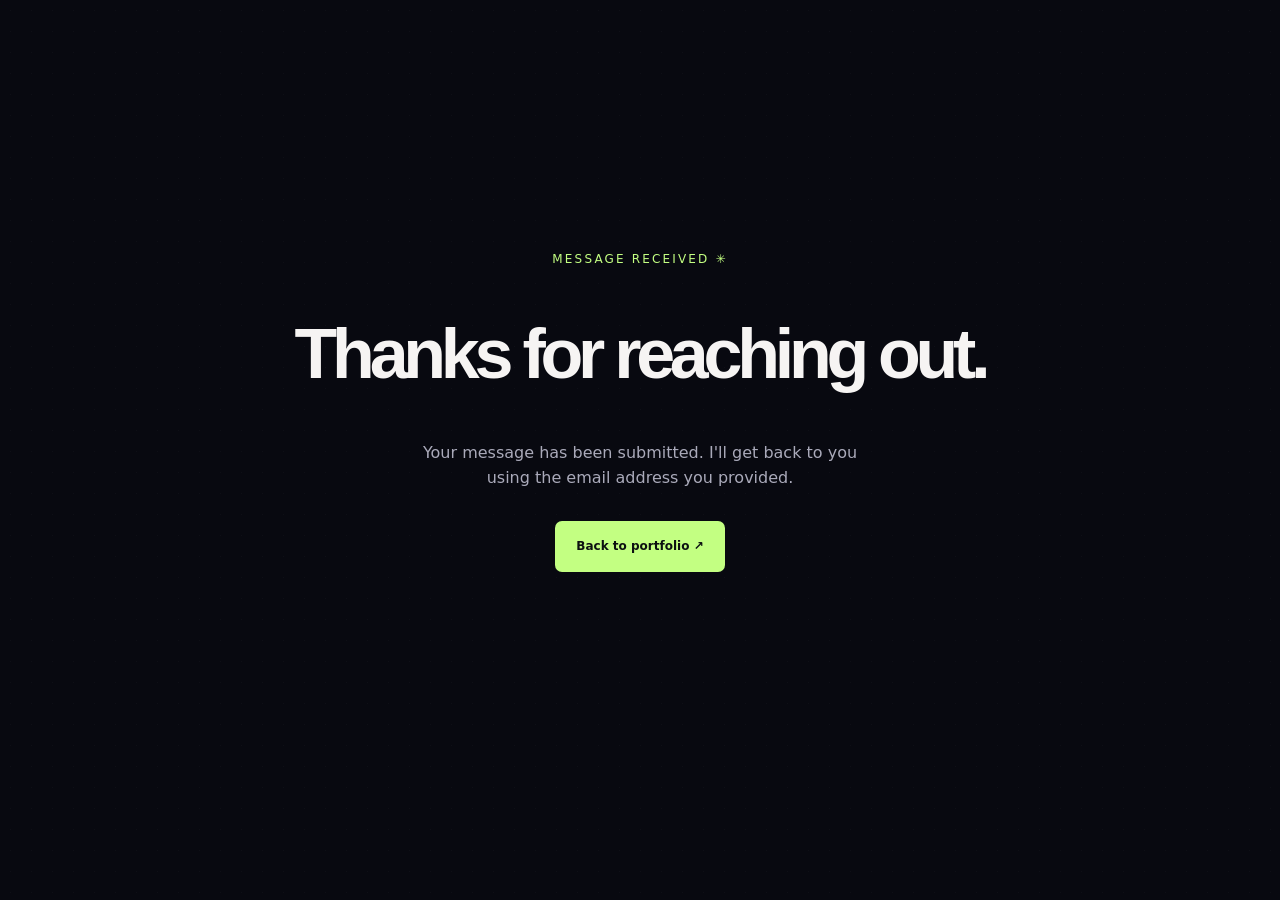
==== success.html @ 1478a26f "Add files via upload" ====
<!doctype html><html lang="en"><head><meta charset="UTF-8"><meta name="viewport" content="width=device-width,initial-scale=1"><meta name="theme-color" content="#080910"><title>Message sent — Rishav Kumar Singh</title><link rel="stylesheet" href="styles.css"></head><body><main class="shell" style="min-height:90vh;display:grid;place-items:center;text-align:center;"><div><p style="color:#c3ff82;letter-spacing:.18em;font-size:12px">MESSAGE RECEIVED ✳</p><h1 style="font-family:'Space Grotesk',sans-serif;font-size:clamp(42px,7vw,70px);letter-spacing:-.075em;line-height:1.1">Thanks for reaching out.</h1><p style="color:#aaaaba;max-width:450px;margin:0 auto 30px">Your message has been submitted. I'll get back to you using the email address you provided.</p><a class="btn btn-primary" href="/">Back to portfolio ↗</a></div></main></body></html>
---- styles.css ----
:root{--bg:#080910;--panel:#10121c;--ink:#f6f4f3;--muted:#a3a4b4;--soft:#6f7184;--line:rgba(255,255,255,.10);--lime:#c3ff82;--violet:#a59dff;--peach:#fbb996;--max:1210px}*{box-sizing:border-box}html{scroll-behavior:smooth;scroll-padding-top:92px}body{margin:0;background:var(--bg);color:var(--ink);font-family:'DM Sans',system-ui,-apple-system,Segoe UI,Arial,sans-serif;line-height:1.6;overflow-x:hidden}body::before{content:'';position:fixed;inset:0;z-index:-2;opacity:.19;pointer-events:none;background-image:radial-gradient(rgba(255,255,255,.14) .6px,transparent .6px);background-size:21px 21px}a{color:inherit;text-decoration:none}button,input,textarea,select{font:inherit}button{cursor:pointer}button:disabled{cursor:not-allowed}::selection{background:var(--lime);color:#06080b}:focus-visible{outline:2px solid var(--lime);outline-offset:5px}.shell{width:min(calc(100% - 100px),var(--max));margin-inline:auto}.skip-link{position:fixed;z-index:99;left:18px;top:-80px;background:var(--lime);color:#080910;padding:10px 16px}.skip-link:focus{top:12px}.visually-hidden{position:absolute;width:1px;height:1px;clip:rect(0,0,0,0);overflow:hidden;white-space:nowrap}#page-progress{position:fixed;inset:0 auto auto 0;z-index:100;width:0;height:2px;background:linear-gradient(90deg,var(--lime),var(--violet));pointer-events:none}.ambient{position:absolute;z-index:-1;border-radius:50%;filter:blur(100px);pointer-events:none}.ambient--one{width:450px;height:450px;right:-180px;top:45px;background:rgba(74,55,131,.18)}.ambient--two{width:430px;height:430px;left:-200px;top:750px;background:rgba(55,76,60,.11)}.site-header{position:fixed;top:0;left:0;width:100%;z-index:40;border-bottom:1px solid transparent;transition:background .3s,border-color .3s,backdrop-filter .3s}.site-header.is-scrolled{background:rgba(8,9,16,.85);border-color:var(--line);backdrop-filter:blur(18px)}.nav{height:84px;display:flex;align-items:center;justify-content:space-between}.logo{display:inline-flex;align-items:center;gap:13px}.logo-mark,.footer-logo{font-family:'Space Grotesk',sans-serif;font-weight:700;letter-spacing:-.1em;font-size:34px;line-height:1}.logo-slash,.footer-logo span{color:var(--lime)}.logo-caption{font-size:9px;font-weight:700;line-height:1.3;letter-spacing:.16em}.nav-links{display:flex;align-items:center;gap:33px}.nav-links a{font-size:12px;color:#bcbccc;transition:color .2s}.nav-links a:hover,.nav-links a:focus-visible{color:var(--ink)}.nav-links .nav-contact{padding:10px 16px;border:1px solid rgba(255,255,255,.22);color:#fff;border-radius:999px}.nav-contact span{margin-left:8px;color:var(--lime)}.nav-toggle{display:none}.hero{min-height:790px;padding-top:145px;display:grid;grid-template-columns:1.07fr .93fr;position:relative;align-items:center;gap:12px}.hero-copy{position:relative;z-index:4;padding-bottom:125px}.eyebrow,.hero-kicker,.section-index,.social-label,.orbit-caption,.corner-coordinates,.form-eyebrow,.art-label,.project-meta,.timeline-kicker,.footer-grid>.back-top{letter-spacing:.15em;font-weight:700;font-size:10px}.eyebrow{display:flex;align-items:center;gap:10px;color:#a5a3b7;white-space:nowrap}.eyebrow-dot,.mini-dot,.caption-light{width:7px;height:7px;display:inline-block;border-radius:100%;background:var(--lime);box-shadow:0 0 16px rgba(195,255,130,.9)}.eyebrow-divider{color:#53586d}.hero-kicker{font-size:11px;letter-spacing:.24em;color:var(--lime);margin:48px 0 13px}.hero h1{max-width:720px;font-size:clamp(60px,6.3vw,100px);letter-spacing:-.087em;line-height:1.015;margin:0 0 28px;font-family:'Space Grotesk',sans-serif;font-weight:600}.hero h1 em{font-style:normal;color:var(--lime);display:block}.hero-script{white-space:nowrap}.period{color:var(--peach)}.hero-lede{font-size:16px;line-height:1.9;color:#a9aab8;max-width:515px;margin:0 0 33px}.hero-actions{display:flex;align-items:center;gap:14px;flex-wrap:wrap}.btn{min-height:51px;border-radius:7px;padding:13px 20px;font-size:12px;font-weight:700;display:inline-flex;gap:28px;align-items:center;justify-content:space-between;transition:transform .25s,background .25s,border-color .25s;border:1px solid transparent}.btn:hover{transform:translateY(-3px)}.btn-primary{background:var(--lime);color:#0c1011}.btn-primary:hover{background:#d8ffad}.btn-outline{border-color:#444657;color:#f2f2f6;background:rgba(255,255,255,.035)}.btn-outline:hover{border-color:var(--lime)}.btn-arrow{font-size:18px}.hero-social{margin-top:50px;display:flex;align-items:center;gap:20px;flex-wrap:wrap}.hero-social a,.contact-links a{font-size:12px;color:#c5c6d3;transition:color .2s}.hero-social a:hover,.contact-links a:hover{color:var(--lime)}.social-label{color:#6f7385;font-size:9px}.hero-visual{height:630px;min-width:0;position:relative;margin-bottom:85px;isolation:isolate;background:radial-gradient(ellipse at 53% 42%,rgba(145,116,211,.16),transparent 52%)}.hero-visual::before,.hero-visual::after{content:'';position:absolute;left:50%;top:46%;width:480px;max-width:98%;aspect-ratio:1;transform:translate(-50%,-50%);border:1px solid rgba(177,157,245,.12);border-radius:50%;pointer-events:none}.hero-visual::after{width:580px;max-width:114%;border-style:dashed;border-color:rgba(255,255,255,.045)}#three-scene{position:absolute;inset:-7% -18%;height:114%;width:136%;z-index:0;pointer-events:none;opacity:.95}.visual-grain{position:absolute;inset:0;pointer-events:none;z-index:2;opacity:.18;background-image:repeating-linear-gradient(0deg,transparent 0,transparent 2px,rgba(255,255,255,.016) 3px)}.portrait{width: min(72%,380px);height:435px;position:absolute;z-index:1;top:50%;left:50%;transform:translate(-50%,-48%);border:1px solid rgba(196,200,255,.35);background:linear-gradient(160deg,rgba(98,80,149,.32),rgba(15,18,26,.9));border-radius:220px 220px 115px 115px;overflow:hidden;box-shadow:0 32px 130px rgba(9,8,23,.8),inset 0 0 60px rgba(194,184,255,.09)}.portrait-glow{position:absolute;inset:0;background:radial-gradient(ellipse at 45% 27%,rgba(199,181,246,.47),transparent 58%);z-index:0}.portrait-image{width:100%;height:100%;position:absolute;z-index:1;object-fit:cover;object-position:center 30%;filter:contrast(1.03) saturate(.91);-webkit-mask-image:linear-gradient(#000 72%,transparent 100%);mask-image:linear-gradient(#000 72%,transparent 100%)}.portrait-fallback{position:absolute;inset:0;display:flex;align-items:center;justify-content:center;font-family:'Space Grotesk',sans-serif;font-size:132px;font-weight:700;letter-spacing:-.11em;color:rgba(226,211,255,.23);background:radial-gradient(circle at 57% 38%,rgba(167,145,234,.22),transparent 55%)}.portrait-badge{position:absolute;bottom:23px;left:24px;display:flex;gap:10px;align-items:center;z-index:3;font-size:9px;letter-spacing:.18em;color:#d5d3de;line-height:1.7}.portrait-badge b{color:#fff;font-size:12px;letter-spacing:.095em}.orbit-caption{position:absolute;z-index:2;color:#c9cad9;display:flex;align-items:center;gap:11px}.orbit-caption--top{top:49px;left:10px}.orbit-caption--bottom{right:7px;bottom:51px}.caption-plus{font-size:19px;color:var(--lime)}.floating-chip{position:absolute;z-index:3;padding:12px 15px;border:1px solid rgba(232,227,255,.23);border-radius:5px;color:#eeeafa;font-size:9px;letter-spacing:.115em;font-weight:700;backdrop-filter:blur(14px);background:rgba(17,16,31,.76);box-shadow:0 12px 40px rgba(5,5,13,.4);white-space:nowrap}.floating-chip span{color:var(--lime);margin-right:8px}.floating-chip--one{top:28%;left:-10%;transform:rotate(-7deg)}.floating-chip--two{right:-5%;bottom:26%;transform:rotate(8deg)}.corner-coordinates{position:absolute;right:5px;top:63px;color:#6c7187;font-size:8px;line-height:2;text-align:right}.hero-bottom{position:absolute;left:0;bottom:55px;right:0;display:flex;justify-content:space-between;align-items:center;gap:15px;z-index:1;font-size:9px;letter-spacing:.21em;color:#77788b;font-weight:700}.scroll-line{height:1px;flex:1;max-width:210px;background:linear-gradient(90deg,rgba(255,255,255,.5),transparent);margin-right:auto;margin-left:20px}.impact-strip{border-top:1px solid var(--line);border-bottom:1px solid var(--line);background:#0d0f18}.impact-grid{display:grid;grid-template-columns:repeat(4,1fr)}.impact-item{min-height:168px;display:flex;flex-direction:column;justify-content:center;gap:3px;padding:24px 24px 24px 0}.impact-item:not(:first-child){padding-left:28px;border-left:1px solid var(--line)}.impact-item strong{font-family:'Space Grotesk',sans-serif;font-size:51px;letter-spacing:-.08em;line-height:1;color:#f6f3f5;font-weight:600}.impact-item strong span{font-size:24px;color:var(--lime);letter-spacing:-.03em}.impact-item p{font-size:11px;letter-spacing:.013em;color:#e2e0e9;margin:9px 0 0;line-height:1.9}.impact-item small{font-size:10px;color:#828599}.section{padding-top:125px;padding-bottom:125px}.section-heading{margin-bottom:59px}.section-index{display:block;color:var(--lime);margin-bottom:20px}.section-heading h2{font-family:'Space Grotesk',sans-serif;font-weight:500;font-size:clamp(40px,5.1vw,75px);letter-spacing:-.075em;line-height:1.09;margin:0}.muted{color:#6e7084}.section-heading--row{display:flex;align-items:end;justify-content:space-between;gap:50px}.section-heading--row p{color:var(--muted);font-size:14px;max-width:270px;line-height:1.8;margin:0 0 5px}.about-grid{display:grid;grid-template-columns:1fr .82fr;gap:11%;align-items:center}.about-statement{min-height:370px;position:relative;display:flex;flex-direction:column;justify-content:center}.oversized-quote{font-family:Georgia,serif;position:absolute;top:-140px;left:-12px;font-size:250px;line-height:1;color:rgba(195,255,130,.1)}.about-statement>p{position:relative;font-family:'Space Grotesk',sans-serif;line-height:1.31;font-size:clamp(28px,3vw,42px);letter-spacing:-.055em;margin:0}.about-statement i{color:var(--lime);font-style:normal}.about-flourish{margin-top:43px;display:flex;gap:18px;align-items:center;letter-spacing:.13em;font-size:9px;color:#858797;font-weight:700}.about-flourish span{color:var(--lime);font-size:15px}.about-copy p{font-size:15px;line-height:2;color:#abacbd;margin:0 0 21px}.about-copy p strong{color:#f6f4fa;font-weight:600}.text-link{border-bottom:1px solid rgba(195,255,130,.65);display:inline-flex;gap:25px;padding:8px 0;margin-top:14px;color:var(--lime);font-size:12px;font-weight:700}.text-link:hover{gap:35px;transition:gap .2s}.work-section{background:linear-gradient(180deg,#0e101a,#0a0b11 92%);border-block:1px solid var(--line)}.project-grid{display:grid;grid-template-columns:repeat(2,minmax(0,1fr));gap:23px}.project-card{border:1px solid rgba(255,255,255,.1);background:#12141f;overflow:hidden;border-radius:11px;transition:transform .3s,border-color .25s,box-shadow .3s;transform-style:preserve-3d}.project-card:hover{border-color:rgba(195,255,130,.4);box-shadow:0 25px 60px rgba(0,0,0,.24)}.project-art{height:285px;overflow:hidden;position:relative;background:#1d1c30}.project-art--catalyst{background:radial-gradient(ellipse at 55% 48%,#504477,#25223f 55%,#181623 100%)}.project-art--rag{background:radial-gradient(circle at center,#48406d,#181a31 72%)}.project-art--tasks{background:radial-gradient(ellipse at 65% 35%,#2c554e,#152726 80%)}.project-art--vision{background:radial-gradient(ellipse at 55% 40%,#243c4e,#121f30 74%)}.art-label{position:absolute;bottom:19px;left:22px;color:rgba(244,241,255,.75);font-size:9px;z-index:3}.project-info{padding:27px 28px 30px}.project-meta{display:flex;justify-content:space-between;gap:12px;color:#8e91a5;font-size:9px}.project-meta span:last-child{color:#b3ccaa}.project-info h3{font-family:'Space Grotesk';font-size:27px;letter-spacing:-.045em;margin:13px 0 8px;font-weight:600}.project-info p{min-height:71px;margin:0;color:#9fa1b3;font-size:13px;line-height:1.85}.project-bottom{display:flex;justify-content:space-between;align-items:end;gap:15px;margin-top:24px}.tags,.skill-chips{display:flex;gap:8px;flex-wrap:wrap}.tags span,.skill-chips span{font-size:10px;border:1px solid rgba(255,255,255,.13);color:#c7c8d4;padding:5px 9px;border-radius:4px}.round-link{flex:0 0 36px;height:36px;display:grid;place-items:center;border-radius:50%;background:var(--lime);color:#0d1711;font-size:20px;transition:transform .2s}.round-link:hover{transform:rotate(45deg)}.project-arrow{font-size:20px;color:var(--lime)}.project-disclaimer{font-size:11px;margin:26px 0 0;color:#818395}.mock-window{position:absolute;width:72%;height:78%;left:14%;top:12%;border:1px solid #726d96;border-radius:10px 10px 0 0;background:#101221;box-shadow:0 20px 70px #0b091d;transform:perspective(700px) rotateX(3deg) rotateY(-9deg)}.mock-header{height:31px;display:flex;align-items:center;gap:5px;padding:0 13px;border-bottom:1px solid #29283d}.mock-dot{width:5px;height:5px;border-radius:50%;background:#a5a0bf}.mock-dot:nth-child(1){background:#f2a3a6}.mock-dot:nth-child(2){background:#f2c184}.mock-dot:nth-child(3){background:#a4dbb2}.mock-title{margin-left:auto;font-size:8px;letter-spacing:.14em;color:#a6a6bd}.mock-conversation{padding:18px 20px}.mock-question{margin-left:auto;background:#383853;color:#e0dffc;border-radius:8px 8px 1px 8px;width:max-content;max-width:92%;font-size:10px;padding:11px 12px}.mock-answer{display:flex;gap:10px;margin-top:16px}.mock-answer>div{width:75%;padding:7px 0}.ai-logo{color:var(--lime);font-size:19px}.mock-line{display:block;width:83%;height:5px;background:#4b4e63;border-radius:12px;margin-bottom:9px}.mock-line.wide{width:100%}.mock-line.short{width:49%}.mock-tags{display:flex;gap:5px;margin-top:13px}.mock-tags i{font-style:normal;border-radius:2px;font-size:7px;letter-spacing:.1em;background:#393752;color:#dad5fd;padding:4px 7px}.mock-input{height:30px;margin:0 14px;background:#232536;color:#686e83;display:flex;align-items:center;justify-content:space-between;padding:0 12px;border-radius:4px;font-size:8px}.mock-input span{color:var(--lime)}.document-sheet{position:absolute;left:50%;top:50%;width:158px;height:192px;transform:translate(-50%,-50%) rotate(-9deg);background:linear-gradient(130deg,#ded9ef,#9d9fbd);padding:37px 19px;border-radius:7px;box-shadow:18px 23px 60px #121128}.document-sheet span{display:block;height:7px;width:100%;margin-bottom:11px;background:rgba(45,43,79,.25);border-radius:3px}.document-sheet span:nth-child(2){width:66%}.document-sheet span:nth-child(4){width:82%}.node{position:absolute;z-index:2;display:grid;place-items:center;width:65px;height:65px;border-radius:50%;background:rgba(24,22,53,.91);border:1px solid #a59dff;color:#f4efff;font-family:'Space Grotesk';font-size:14px;font-weight:700;box-shadow:0 0 35px #887eff50}.node-a{left:12%;top:32%}.node-b{left:43%;top:11%;width:78px;height:78px;background:#a59dff;color:#1b1734}.node-c{right:9%;top:47%}.project-path{width:100%;height:100%;position:absolute;inset:0}.taskboard{position:absolute;top:14%;left:14%;width:75%;height:72%;border:1px solid #4b776e;border-radius:7px;padding:13px;background:#101c22;transform:perspective(750px) rotateX(5deg) rotateY(10deg);box-shadow:20px 22px 45px #07100f}.taskboard-title{display:flex;align-items:center;gap:8px;color:#d2e7e5;font-size:9px;letter-spacing:.13em;margin:5px 0 14px}.taskboard-title>span{width:9px;height:9px;background:var(--lime);border-radius:2px}.taskboard-title small{margin-left:auto}.board-row{height:29px;margin-bottom:8px;border:1px solid #324f4b;border-radius:4px;display:flex;align-items:center;gap:8px;padding:0 8px;color:#b8d0ca;font-size:8px}.board-row i{width:6px;height:6px;border-radius:100%;background:#a1ffd0}.board-row b{color:#a4ffbf;margin-left:auto;font-size:7px}.board-row b.inprogress{color:#f5bd87}.face-grid{position:absolute;inset:8% 17%;border:1px solid rgba(112,211,229,.38);background:repeating-linear-gradient(0deg,transparent,transparent 18px,#6bd4e00d 19px),repeating-linear-gradient(90deg,transparent,transparent 18px,#6bd4e00d 19px);clip-path:polygon(20% 0,80% 0,100% 20%,100% 80%,80% 100%,20% 100%,0 80%,0 20%)}.scan-ellipse{position:absolute;top:10%;left:25%;width:50%;height:77%;border:2px solid rgba(123,245,246,.72);border-radius:49% 48% 43% 43%;box-shadow:0 0 35px #5de9ed66,inset 0 0 28px #5de9ed22}.scan-ellipse::before,.scan-ellipse::after{content:'';position:absolute;width:60%;height:2px;background:#89ffff66;top:43%;left:20%;transform:rotate(18deg)}.scan-ellipse::after{top:65%;transform:rotate(-17deg)}.scan-cross{position:absolute;color:#a5ffff;font-size:22px}.scan-cross--one{top:26%;left:24%}.scan-cross--two{top:40%;right:19%}.scan-cross--three{bottom:21%;left:28%}.scan-line{position:absolute;left:0;right:0;top:30%;height:2px;background:#7dffef;box-shadow:0 0 16px #7dfff0;animation:scan 3.4s ease-in-out infinite alternate}@keyframes scan{to{top:80%}}.vision-tag{position:absolute;right:8%;top:14%;font-size:9px;color:#b2fff2;letter-spacing:.15em}.expertise-grid{display:grid;grid-template-columns:repeat(3,1fr);gap:18px}.expertise-card{border:1px solid var(--line);padding:33px 29px 31px;border-radius:9px;min-height:354px;display:flex;flex-direction:column;background:linear-gradient(145deg,#151723,#0e1018)}.expertise-icon{height:55px;font-size:29px;font-family:'Space Grotesk';color:var(--lime)}.expertise-card h3{font-size:23px;font-family:'Space Grotesk';line-height:1.2;letter-spacing:-.04em;margin:18px 0 12px}.expertise-card p{font-size:13px;line-height:1.9;color:#9d9eae;margin:0 0 26px}.expertise-card .skill-chips{margin-top:auto}.expertise-card--bridge{background:radial-gradient(circle at 85% 9%,#384239,#171f1d 68%,#101611)}.bridge-visual{display:flex;align-items:center;gap:8px;justify-content:space-between;margin-top:auto;font-size:9px;letter-spacing:.12em;color:#def9d6;font-weight:700}.bridge-line{flex:1;height:1px;background:linear-gradient(90deg,#a5cc97,#c3ff82)}.journey-section{border-top:1px solid var(--line);border-bottom:1px solid var(--line);background:#0f1019}.timeline{margin-top:40px}.timeline-item{display:grid;grid-template-columns:190px 42px 1fr;position:relative;min-height:210px}.timeline-item:not(:last-child)::before{content:'';position:absolute;left:210px;top:30px;bottom:0;width:1px;background:rgba(195,255,130,.28)}.timeline-date{font-size:11px;letter-spacing:.12em;color:#9598aa;font-weight:700;padding-top:5px}.timeline-mark{width:13px;height:13px;border-radius:50%;border:2px solid var(--lime);margin:5px auto 0;box-shadow:0 0 22px #c3ff8260;background:#1a2118;z-index:1}.timeline-body{padding:0 0 55px 35px;max-width:720px}.timeline-kicker{color:var(--lime);font-size:9px}.timeline-body h3{font-family:'Space Grotesk';font-size:29px;letter-spacing:-.05em;margin:10px 0 0;line-height:1.25}.timeline-body h4{color:#b4b4c3;font-size:13px;margin:6px 0 15px;font-weight:500}.timeline-body p{color:#999bac;font-size:13px;line-height:1.85;margin:0}.recognition-grid{display:grid;grid-template-columns:repeat(3,1fr);gap:16px}.recognition-card{padding:28px 26px 27px;border:1px solid var(--line);border-radius:9px;min-height:315px;display:flex;flex-direction:column;position:relative;transition:border-color .2s,transform .2s;background:#10121c}.recognition-card:hover{border-color:#8aa46b;transform:translateY(-4px)}.recognition-number{font-size:11px;color:var(--lime);letter-spacing:.15em}.recognition-symbol{position:absolute;right:26px;top:17px;font-size:38px;color:#c5ff83}.recognition-card h3{font-family:'Space Grotesk';font-size:23px;letter-spacing:-.035em;margin:52px 0 11px}.recognition-card p{color:#a4a4b6;font-size:12px;line-height:1.8;margin:0 0 19px}.recognition-action{margin-top:auto;color:var(--lime);font-size:11px;font-weight:700}.contact-section{padding:119px 0 115px;background:radial-gradient(ellipse at 12% 10%,#242a27,#11141a 56%,#0b0d13 100%);border-top:1px solid var(--line)}.contact-grid{display:grid;grid-template-columns:1.05fr .95fr;gap:9%;align-items:start}.contact-copy h2{font-family:'Space Grotesk';font-size:clamp(40px,4.4vw,65px);letter-spacing:-.073em;font-weight:500;line-height:1.13;margin:0 0 25px}.contact-copy h2 em{color:var(--lime);font-style:normal}.contact-copy>p{max-width:430px;color:#a5a9b2;font-size:14px;line-height:1.9;margin:0 0 35px}.contact-email{font-family:'Space Grotesk';font-size:clamp(14px,1.65vw,22px);letter-spacing:-.025em;padding-bottom:7px;border-bottom:1px solid #9fbb8a;display:inline-flex;gap:15px;align-items:center;word-break:break-all}.contact-email span{color:var(--lime)}.contact-links{display:flex;gap:22px;flex-wrap:wrap;margin-top:42px}.contact-form-wrap{padding:32px;border:1px solid rgba(255,255,255,.17);background:rgba(8,9,14,.41);border-radius:10px;backdrop-filter:blur(13px)}.form-eyebrow{display:flex;justify-content:space-between;color:#ccd2d4;margin-bottom:22px}.form-eyebrow span{color:var(--lime);font-size:16px}.form-field{margin-bottom:19px}.form-field label{display:block;margin-bottom:6px;font-size:9px;color:#bfc1ce;font-weight:700;letter-spacing:.15em}.form-field input,.form-field select,.form-field textarea{width:100%;min-height:43px;padding:10px 12px;border:1px solid #393b49;background:#11131b;color:#f2f0f7;border-radius:4px;font-size:12px;outline:none;transition:border-color .2s}.form-field textarea{resize:vertical;min-height:108px}.form-field input:focus,.form-field textarea:focus,.form-field select:focus{border-color:var(--lime)}.form-field input::placeholder,.form-field textarea::placeholder{color:#737686}.form-submit{width:100%;font-size:12px;border:0}.form-note{font-size:10px;color:#8d8e9d;line-height:1.65;margin:13px 0 0}.footer{background:#080910;border-top:1px solid var(--line)}.footer-grid{min-height:136px;display:flex;align-items:center;justify-content:space-between;gap:24px}.footer-logo{font-size:33px}.footer-grid p{color:#8b8d9b;font-size:10px;margin:8px 0 0}.footer-grid>span{font-size:11px;color:#8c8e9e}.footer-grid .back-top{color:var(--lime);font-size:10px}.reveal{opacity:0;transform:translateY(27px);transition:opacity .68s ease,transform .68s cubic-bezier(.2,.6,.2,1)}.reveal.in-view{opacity:1;transform:translateY(0)}@media (max-width:1100px){.shell{width:min(calc(100% - 70px),var(--max))}.hero{grid-template-columns:1.1fr .9fr}.hero h1{font-size:clamp(55px,6.1vw,82px)}.hero-visual{height:570px}.portrait{height:385px}.impact-item strong{font-size:42px}.eyebrow{font-size:9px}.floating-chip--one{left:-7%}}@media (max-width:830px){.shell{width:min(calc(100% - 46px),var(--max))}.nav{height:73px}.nav-toggle{display:flex;border:1px solid var(--line);background:#11131c;flex-direction:column;align-items:center;justify-content:center;gap:6px;width:42px;height:42px;border-radius:5px}.nav-toggle span{width:18px;height:2px;background:#eee;transition:transform .2s}.nav-toggle[aria-expanded=true] span:first-child{transform:translateY(4px) rotate(45deg)}.nav-toggle[aria-expanded=true] span:last-child{transform:translateY(-4px) rotate(-45deg)}.nav-links{position:absolute;top:72px;left:0;right:0;background:#0b0d17;display:none;flex-direction:column;align-items:stretch;gap:0;padding:15px 25px 26px;border-bottom:1px solid var(--line)}.nav-links.is-open{display:flex}.nav-links a{font-size:14px;padding:13px 8px}.nav-links .nav-contact{margin-top:8px;text-align:center}.hero{padding-top:125px;min-height:auto;grid-template-columns:1fr;gap:0}.hero-copy{padding-bottom:0}.hero h1{max-width:690px;font-size:clamp(54px,9vw,86px)}.hero-lede{max-width:650px}.hero-social{margin-top:31px}.hero-visual{height:550px;max-width:600px;width:100%;margin:0 auto 100px}.hero-bottom{bottom:38px}.impact-grid{grid-template-columns:repeat(2,1fr)}.impact-item:nth-child(3){border-left:0}.impact-item:nth-child(-n+2){border-bottom:1px solid var(--line)}.section{padding-block:90px}.about-grid{grid-template-columns:1fr;gap:12px}.about-statement{min-height:230px}.oversized-quote{top:-120px}.expertise-grid,.recognition-grid{grid-template-columns:1fr 1fr}.expertise-card--bridge,.recognition-card:last-child{grid-column:1/-1;min-height:240px}.contact-grid{gap:40px;grid-template-columns:1fr}.section-heading--row{align-items:start}.section-heading--row p{max-width:220px}}@media (max-width:570px){.shell{width:calc(100% - 38px)}.hero{padding-top:110px}.hero-kicker{margin-top:34px}.eyebrow{flex-wrap:wrap;white-space:normal;font-size:8px}.hero h1{font-size:clamp(48px,11.4vw,68px);letter-spacing:-.09em}.hero-lede{font-size:14px}.hero-actions{gap:8px}.btn{font-size:11px;padding:12px 14px;gap:13px}.hero-social{gap:12px;margin-top:31px}.hero-social a{font-size:11px}.hero-visual{height:440px;margin-bottom:90px}.hero-visual::before{width:340px}.hero-visual::after{width:400px}.portrait{height:322px;width:68%}.portrait-fallback{font-size:100px}.floating-chip{font-size:7px;padding:9px}.floating-chip--one{left:-1%;top:29%}.floating-chip--two{right:0;bottom:22%}.orbit-caption{font-size:8px}.orbit-caption--top{top:10px}.orbit-caption--bottom{bottom:22px}.corner-coordinates{display:none}.hero-bottom{bottom:30px}.impact-item{padding:25px 10px 25px 0;min-height:151px}.impact-item:not(:first-child){padding-left:15px}.impact-item:nth-child(3){padding-left:0}.impact-item strong{font-size:37px}.impact-item strong span{font-size:20px}.impact-item p{font-size:10px}.impact-item small{font-size:9px}.section{padding-block:76px}.section-heading{margin-bottom:34px}.section-heading h2{font-size:clamp(39px,10vw,53px)}.section-heading--row{display:block}.section-heading--row p{max-width:330px;margin-top:20px}.about-statement{min-height:240px}.about-statement>p{font-size:31px}.about-copy p{font-size:14px}.project-grid{grid-template-columns:1fr;gap:18px}.project-art{height:240px}.project-info{padding:23px 22px 25px}.project-info h3{font-size:24px}.project-info p{min-height:auto}.expertise-grid,.recognition-grid{grid-template-columns:1fr}.expertise-card--bridge,.recognition-card:last-child{grid-column:auto}.expertise-card{min-height:300px}.timeline-item{grid-template-columns:112px 22px 1fr;min-height:260px}.timeline-item:not(:last-child)::before{left:123px}.timeline-date{font-size:8px}.timeline-mark{width:11px;height:11px}.timeline-body{padding-left:12px}.timeline-body h3{font-size:22px}.timeline-body h4{font-size:12px}.timeline-body p{font-size:11.5px}.timeline-kicker{font-size:8px}.contact-section{padding:80px 0}.contact-copy h2{font-size:44px}.contact-form-wrap{padding:23px 19px}.footer-grid{flex-wrap:wrap;padding-block:26px;justify-content:space-between}.footer-grid>span{order:3;width:100%}}@media(prefers-reduced-motion:reduce){html{scroll-behavior:auto}*,*::before,*::after{animation-duration:.01ms!important;animation-iteration-count:1!important;transition-duration:.01ms!important}.reveal{opacity:1;transform:none}}
/* Keep the WebGL visual inside the viewport on narrow mobile devices. */
@media(max-width:570px){#three-scene{inset:0;width:100%;height:100%}}
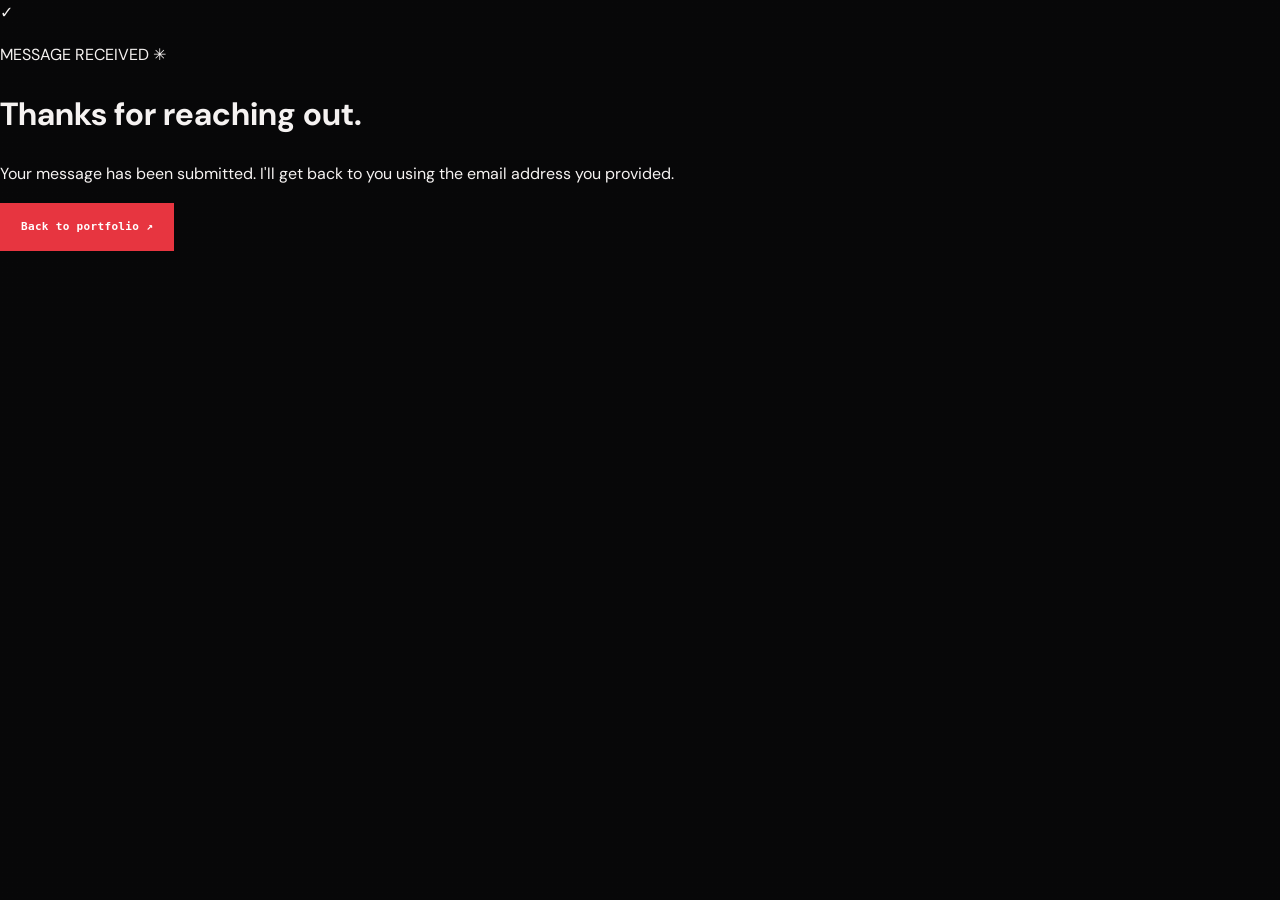
==== commit cbb4f25b: "Refactor success.html for improved structure and styles" ====
--- a/success.html
+++ b/success.html
@@ -1 +1,27 @@
-<!doctype html><html lang="en"><head><meta charset="UTF-8"><meta name="viewport" content="width=device-width,initial-scale=1"><meta name="theme-color" content="#080910"><title>Message sent — Rishav Kumar Singh</title><link rel="stylesheet" href="styles.css"></head><body><main class="shell" style="min-height:90vh;display:grid;place-items:center;text-align:center;"><div><p style="color:#c3ff82;letter-spacing:.18em;font-size:12px">MESSAGE RECEIVED ✳</p><h1 style="font-family:'Space Grotesk',sans-serif;font-size:clamp(42px,7vw,70px);letter-spacing:-.075em;line-height:1.1">Thanks for reaching out.</h1><p style="color:#aaaaba;max-width:450px;margin:0 auto 30px">Your message has been submitted. I'll get back to you using the email address you provided.</p><a class="btn btn-primary" href="/">Back to portfolio ↗</a></div></main></body></html>
+<!doctype html>
+<html lang="en">
+<head>
+  <meta charset="UTF-8" />
+  <meta name="viewport" content="width=device-width,initial-scale=1" />
+  <meta name="theme-color" content="#080910" />
+  <title>Message sent — Rishav Kumar Singh</title>
+  <link rel="preconnect" href="https://fonts.googleapis.com" />
+  <link rel="preconnect" href="https://fonts.gstatic.com" crossorigin />
+  <link href="https://fonts.googleapis.com/css2?family=DM+Sans:wght@400;500;600;700&family=Space+Grotesk:wght@400;500;600;700&display=swap" rel="stylesheet" />
+  <link rel="stylesheet" href="styles.css" />
+  <link rel="stylesheet" href="reel-theme.css" />
+  <link rel="stylesheet" href="premium-motion.css" />
+</head>
+<body>
+  <main class="success-scene">
+    <div class="success-scene__orb" aria-hidden="true"></div>
+    <div class="success-scene__content">
+      <div class="success-scene__check" aria-hidden="true">✓</div>
+      <p class="success-scene__eyebrow">MESSAGE RECEIVED ✳</p>
+      <h1>Thanks for reaching out.</h1>
+      <p>Your message has been submitted. I'll get back to you using the email address you provided.</p>
+      <a class="btn btn-primary" href="/">Back to portfolio ↗</a>
+    </div>
+  </main>
+</body>
+</html>
--- a/reel-theme.css
+++ b/reel-theme.css
@@ -0,0 +1,85 @@
+/* Instagram-reel-inspired editorial black / red portfolio skin.
+   Overlay existing styles.css; original sections and content stay intact. */
+:root{--bg:#070708;--panel:#101012;--ink:#f7f4f3;--muted:#aaa0a3;--soft:#777174;--line:rgba(255,255,255,.14);--lime:#f03842;--violet:#f03842;--peach:#ff666d;--max:1320px}
+*{box-sizing:border-box}
+body{background:#070708;color:#f5f2f1}
+body::before{opacity:.08;background-size:5px 5px}
+::selection{background:#f03842;color:#fff}
+:focus-visible{outline-color:#f03842}
+#page-progress{height:3px;background:#f03842}
+.shell{width:min(calc(100% - 86px),var(--max))}
+.site-header,.site-header.is-scrolled{background:rgba(7,7,8,.94);border-bottom:1px solid #282326;backdrop-filter:blur(15px)}
+.nav{height:74px}
+.logo-mark{font-weight:800}.logo-slash,.footer-logo span{color:#f03842}
+.nav-links a{font:700 11px/1.4 monospace;letter-spacing:.08em;text-transform:uppercase}
+.nav-links a:hover,.hero-social a:hover,.contact-links a:hover{color:#ff6269}
+.nav-links .nav-contact{background:#e73540;border:1px solid #f03842;border-radius:0;color:#fff}
+.nav-links .nav-contact span{color:#fff}
+.ambient{filter:blur(140px);opacity:.2}.ambient--one,.ambient--two{background:#a91623}
+.hero{display:grid;grid-template-columns:1fr .83fr;align-items:end;min-height:820px;padding-top:265px;gap:0;position:relative;border-bottom:1px solid #33292c}
+.hero::before{content:'PORTFOLIO';position:absolute;top:99px;left:0;z-index:0;font-family:'Space Grotesk',Impact,sans-serif;font-weight:800;font-size:clamp(90px,15.3vw,255px);letter-spacing:-.095em;white-space:nowrap;line-height:1;color:transparent;-webkit-text-stroke:1.4px #e83c46;pointer-events:none}
+.hero::after{content:'RISHAV.';position:absolute;top:clamp(201px,25vw,338px);left:0;font-family:'Space Grotesk',sans-serif;font-weight:800;font-size:clamp(27px,4.8vw,73px);line-height:1;letter-spacing:-.07em;background:#e73540;color:#070708;padding:0 .15em}
+.hero-copy{position:relative;z-index:4;padding:115px 0 100px}
+.reel-rule{display:flex;align-items:center;justify-content:space-between;gap:12px;border-top:1px solid #6d3035;border-bottom:1px solid #6d3035;padding:10px 0;color:#fa5b61;font:700 9px/1.5 monospace;letter-spacing:.1em;text-transform:uppercase;margin-bottom:23px}
+.reel-rule b{font-size:11px;color:#f9f4f3}
+.eyebrow,.hero-kicker,.section-index,.art-label,.project-meta,.timeline-date,.timeline-kicker{font-family:monospace}
+.eyebrow{font-size:9px;letter-spacing:.11em;color:#bdb2b4}
+.eyebrow-dot,.mini-dot,.caption-light{background:#f03842;box-shadow:0 0 14px #f0384280}
+.hero-kicker{color:#fa545e;margin:25px 0 9px;font-size:10px}
+.hero h1{font-size:clamp(31px,3.5vw,53px);font-weight:700;letter-spacing:-.055em;line-height:1.12;max-width:565px;margin-bottom:19px}
+.hero h1 em{color:#fb515a;display:inline}.period{color:#fff}
+.hero-lede{font-size:13px;line-height:1.9;color:#b7adb0;max-width:485px}
+.btn{border-radius:0;font:700 11px/1.3 monospace;letter-spacing:.03em;min-height:48px;gap:15px}
+.btn-primary{background:#e73540;color:#fff}.btn-primary:hover{background:#ff5b63}
+.btn-outline{border:1px solid #6c4449;background:#100d0f}.btn-outline:hover{border-color:#f03842}
+.hero-social{margin-top:35px}.social-label{color:#f4575f}
+.hero-visual{height:490px;margin-bottom:110px;background:radial-gradient(circle,#8a172436,transparent 65%)}
+.hero-visual::before,.hero-visual::after{width:340px;border-color:#e947502f;border-radius:0;transform:translate(-50%,-50%) rotate(15deg)}
+.hero-visual::after{width:395px;border-style:dashed}
+#three-scene{opacity:.42;filter:hue-rotate(113deg) saturate(2)}
+.portrait{border-radius:0;width:min(74%,335px);height:390px;border:1px solid #ec3b45;box-shadow:15px 15px 0 #b52a34,0 30px 90px #000;background:#7d2029}
+.portrait-glow{background:linear-gradient(150deg,#f2384580,transparent 65%)}
+.portrait-image{filter:grayscale(1) contrast(1.2);mix-blend-mode:luminosity;opacity:.9}
+.portrait-fallback{background:#8b1d26;color:#ffa1a4}
+.portrait-badge{background:#0a090abc;padding:8px}
+.orbit-caption{font-family:monospace;font-size:9px;color:#f6eff0}
+.orbit-caption--top{top:0}.orbit-caption--bottom{bottom:5px}
+.caption-plus{color:#ff535e}
+.floating-chip{border-radius:0;background:#100b0d;border-color:#b03943}.floating-chip span{color:#ff5861}
+.corner-coordinates{color:#ff6269}
+.hero-bottom{bottom:28px}.scroll-line{background:linear-gradient(90deg,#e73540,transparent)}
+.impact-strip{background:#100e10;border-color:#342b2e}
+.impact-item{min-height:140px}.impact-item strong span{color:#ff525b}
+.section{padding-top:108px;padding-bottom:108px}
+.section-index{color:#ff525b;font-size:10px}
+.section-heading h2{font-weight:700;font-size:clamp(40px,5.4vw,78px)}
+.muted{color:#847c7f}
+.about-statement i{color:#ff535b}.oversized-quote{color:#e7354020}.about-copy p{color:#b8afb2}
+.about-flourish span{color:#f03842}.text-link{color:#ff6269;border-color:#f03842}
+.work-section{background:#09090a;border-color:#30272a}
+.project-grid{gap:12px}.project-card{border-radius:0;background:#111012;border-color:#3c3034;box-shadow:none}
+.project-card:hover{border-color:#f03842;box-shadow:7px 7px 0 #8f222a}
+.project-art{height:245px;filter:saturate(.86)}
+.project-art--catalyst{background:radial-gradient(circle,#762b36,#170d11 74%)}
+.project-art--rag{background:radial-gradient(circle,#70232e,#170e13 73%)}
+.project-art--tasks{background:radial-gradient(circle,#60323a,#180e13 74%)}
+.project-art--vision{background:radial-gradient(circle,#73303a,#140d11 74%)}
+.project-meta,.art-label,.timeline-kicker,.timeline-date{color:#f2555e}
+.project-meta span:last-child{color:#ff5861}
+.project-info h3{font-size:28px}.project-info p{color:#b2a7ab}
+.tags span,.skill-chips span{border-radius:0;border-color:#584044;color:#e0cdd1;font:10px/1.6 monospace}
+.round-link{border-radius:0;background:#f03842;color:#fff}.project-arrow{color:#f03842}
+.expertise-card,.recognition-card{border-radius:0!important;background:#100e10!important;border-color:#413136!important}
+.expertise-card:hover,.recognition-card:hover{border-color:#f03842!important}
+.expertise-icon,.recognition-symbol,.recognition-action{color:#ff525c!important}
+.timeline-mark{background:#ef3b45!important;border-color:#ef3b45!important}
+.journey-section{background:#0b090b}
+.contact-section{background:#170a0d;border-top:1px solid #5e2930}
+.contact-copy h2 em,.contact-email{color:#ff535f}
+.form-field input,.form-field textarea,.form-field select{border-radius:0!important}
+.footer{background:#080708;border-top:1px solid #34282a}
+.reel-magnetic{transition:transform .22s ease}
+@media(max-width:1000px){.hero{padding-top:245px}.hero::before{font-size:15.2vw}.hero::after{top:clamp(185px,25vw,280px)}.hero-copy{padding-top:80px}.hero-visual{height:385px}.portrait{height:330px}.section{padding-block:80px}}
+@media(max-width:760px){.shell{width:min(calc(100% - 38px),var(--max))}.nav{height:64px}.hero{display:flex;flex-direction:column;align-items:stretch;min-height:unset;padding-top:215px}.hero::before{top:106px;font-size:16.5vw;-webkit-text-stroke:1px #e83c46}.hero::after{top:calc(106px + 15vw);font-size:10vw}.hero-copy{padding:0 0 28px}.hero h1{font-size:38px}.hero-visual{order:2;margin:0 0 80px;height:340px}.portrait{width:235px;height:275px;box-shadow:10px 10px 0 #b92d37}.hero-bottom{bottom:25px}.floating-chip--one{left:0}.floating-chip--two{right:0}.impact-grid{grid-template-columns:repeat(2,1fr)}.impact-item{min-height:135px}.impact-item:nth-child(3){border-left:0}.project-grid{grid-template-columns:1fr}.project-art{height:230px}.section{padding-block:65px}.section-heading h2{font-size:43px}.contact-grid{gap:32px}}
+@media(max-width:450px){.hero{padding-top:185px}.hero::before{top:100px}.hero::after{top:calc(100px + 15vw)}.hero h1{font-size:33px}.hero-social{gap:15px}.hero-visual{height:320px}.impact-item strong{font-size:36px}.impact-item{padding:18px 10px!important}.nav-links{background:#110c0e}.nav-toggle span{background:#ff4e55}.reel-rule{font-size:7px;gap:6px}.reel-rule b{font-size:8px}}
+@media(prefers-reduced-motion:reduce){.reel-magnetic{transition:none}}
